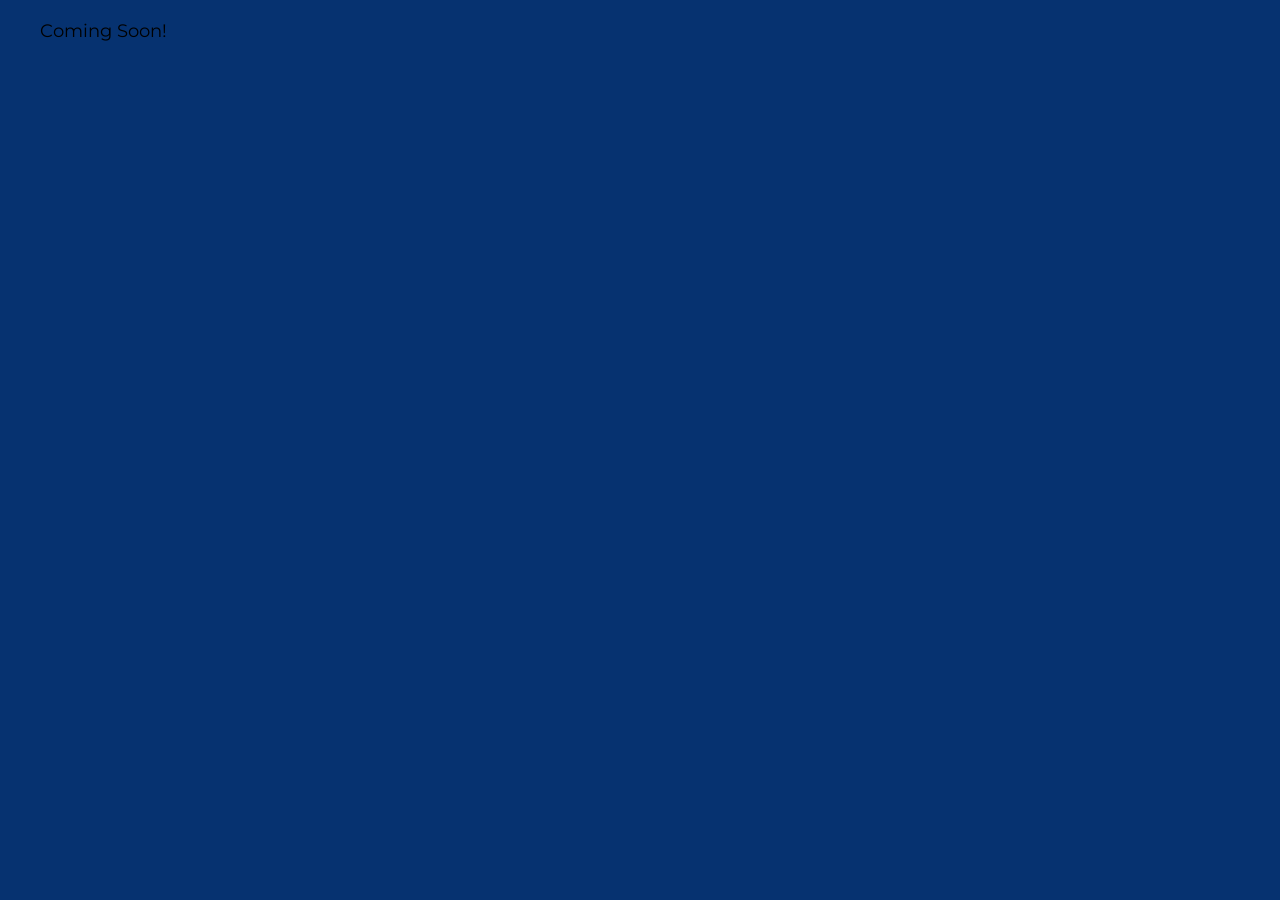
==== index.html @ 6082c2ab "“message”" ====
<!DOCTYPE html>
<html lang="en">
<head>
    <meta charset="UTF-8">
    <meta name="viewport" content="width=device-width, initial-scale=1.0">
    <title>Cannon's Coffee</title>
    <link rel="stylesheet" href="css/styles.css">
</head>
<body>
    <div class="wrapper">
    <header>
</header>

<main>
  <p>Coming Soon!</p>
</main>

<footer>
</footer>
</div>
</body>
</html>
---- css/styles.css ----
@import url('https://fonts.googleapis.com/css2?family=Montserrat:ital,wght@0,100..900;1,100..900&display=swap');
html {
  box-sizing: border-box;
}

*,
*:before,
*:after {
  box-sizing: inherit;
}
:root{
    --black: #000000;
    --catalina: #06327d;
    --bluetiful: #2b70e4;
    --vegan: #209d5c;
    --sunglow: #ffd034;
    --white: #ffffff;
    --lightblue: #cadbf8;
    --font: "Montserrat";
    --weight: 300;
    --height: 1.1667;
}

body {
  color: black;
  background-color: #063270;
  font-size: 1.125rem;
  line-height: 1.5;
  font-family: var(--font);
  margin: 0;
}

.wrapper, .wrapper2 {
max-width: 1200px;
margin: 0 auto;
}

h1{
    font-size: 3rem;
    line-height: var(--height);
    font-weight: var(--weight);
    text-transform: uppercase;
    margin: 0;
}

h2{
    font-size: 2.5rem;
    line-height: var(--height);
    font-weight: var(--weight);
    text-transform: uppercase;

}

h3{
    font-size: 1.75rem;
    line-height: var(--height);
    font-weight: var(--weight);
}
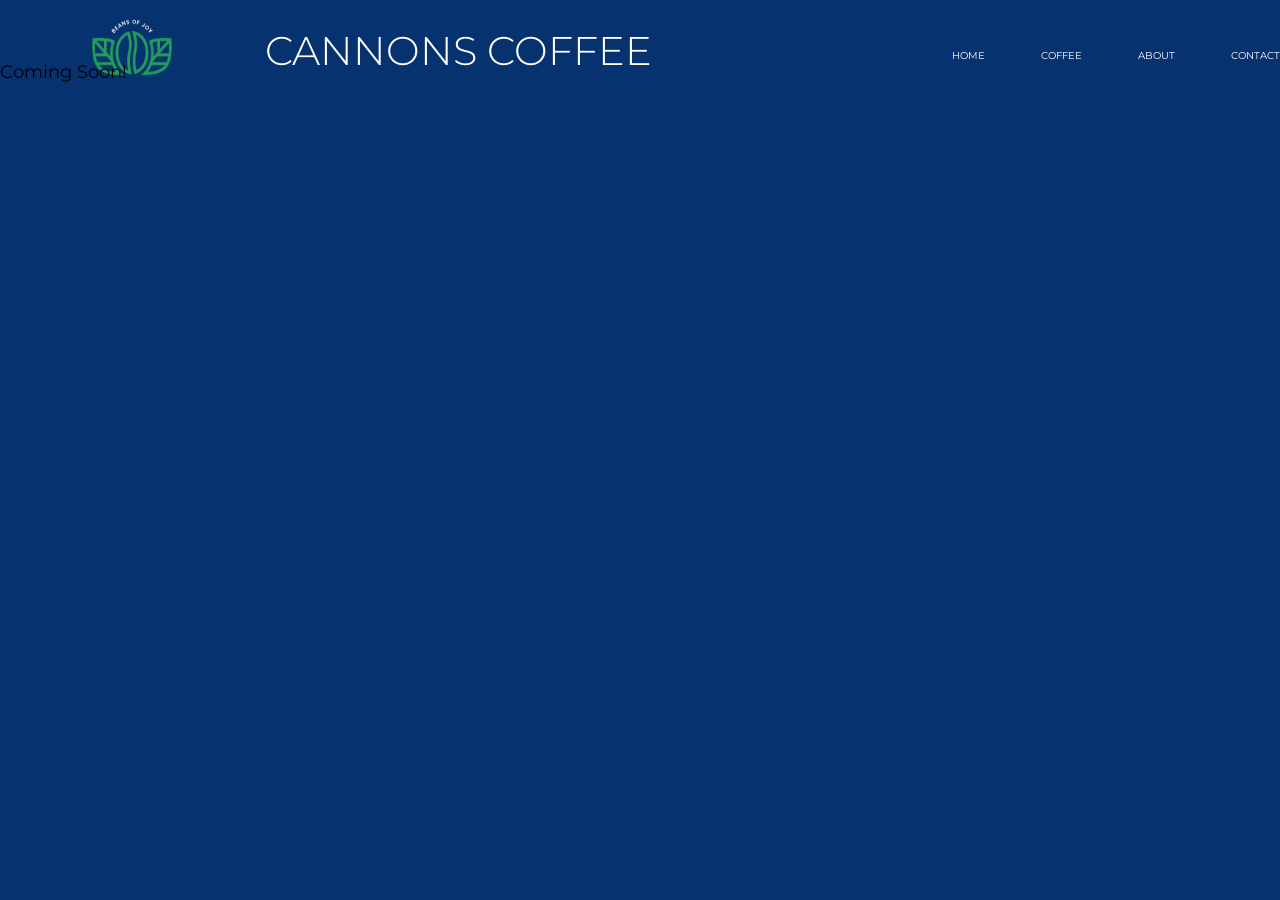
==== commit c86a8814: "“message”" ====
--- a/index.html
+++ b/index.html
@@ -9,6 +9,19 @@
 <body>
     <div class="wrapper">
     <header>
+        <img class="logo" src="images/cc-logo.webp" alt="Cannons Coffee Logo, Beans of Joy">
+			<h1>CANNONS COFFEE</h1>
+			<nav>
+				<ul>
+					<li><a href="index.html">Home</a></li> <!-- (link to index.html) - Hint: the value of your href will be the file path of index.html -->
+					<li><a href="latte.html">Coffee</a></li> <!-- (link to latte.html) - Hint: the value of your href will be the file path of latte.html -->
+					<li><a href="https://joe.coffee/locations/ga/brookhaven/the-coffee-house-brookhaven-4cfa2951-f80b-4b94-889d-603ba0914e39/" target="_blank">About</a></li> <!-- (link to your favorite coffee house’s website, open in new tab) -->
+					<li><a href="mailto:epope1979@gmail.com" target="_blank">Contact</a></li> <!-- (when clicked, opens an email to your professional email address. You may need to look this up!) -->
+					<!-- Logo image: logo-nav.png
+Alt text: Cannons Coffee Logo, Beans of Joy -->
+				</ul>
+			</nav>
+
 </header>
 
 <main>
--- a/css/styles.css
+++ b/css/styles.css
@@ -1,58 +1,161 @@
-@import url('https://fonts.googleapis.com/css2?family=Montserrat:ital,wght@0,100..900;1,100..900&display=swap');
+@import url("https://fonts.googleapis.com/css2?family=Montserrat:ital,wght@0,100..900;1,100..900&display=swap");
 html {
-  box-sizing: border-box;
+	box-sizing: border-box;
 }
 
 *,
 *:before,
 *:after {
-  box-sizing: inherit;
+	box-sizing: inherit;
 }
-:root{
-    --black: #000000;
-    --catalina: #06327d;
-    --bluetiful: #2b70e4;
-    --vegan: #209d5c;
-    --sunglow: #ffd034;
-    --white: #ffffff;
-    --lightblue: #cadbf8;
-    --font: "Montserrat";
-    --weight: 300;
-    --height: 1.1667;
+:root {
+	--black: #000000;
+	--catalina: #06327d;
+	--bluetiful: #2b70e4;
+	--vegan: #209d5c;
+	--sunglow: #ffd034;
+	--white: #ffffff;
+	--lightblue: #cadbf8;
+	--font: "Montserrat";
+	--weight: 300;
+	--height: 1.1667;
+	--radius: 20px;
 }
 
 body {
-  color: black;
-  background-color: #063270;
-  font-size: 1.125rem;
-  line-height: 1.5;
-  font-family: var(--font);
-  margin: 0;
+	color: black;
+	background-color: #063270;
+	font-size: 1.125rem;
+	line-height: 1.5;
+	font-family: var(--font);
+	margin: 0;
 }
 
-.wrapper, .wrapper2 {
-max-width: 1200px;
-margin: 0 auto;
+.wrapper,
+.wrapper2 {
+	/* 	max-width: 1200px; */
+	margin: 0 auto;
 }
 
-h1{
-    font-size: 3rem;
-    line-height: var(--height);
-    font-weight: var(--weight);
-    text-transform: uppercase;
-    margin: 0;
+h1 {
+	color: var(--white);
+	font-size: 3rem;
+	line-height: var(--height);
+	font-weight: var(--weight);
+	text-transform: uppercase;
+	/* 	width: 250px; */
+	margin: 0 auto;
+	text-align: center;
 }
 
-h2{
-    font-size: 2.5rem;
-    line-height: var(--height);
-    font-weight: var(--weight);
-    text-transform: uppercase;
-
+h2 {
+	font-size: 2.5rem;
+	line-height: var(--height);
+	font-weight: var(--weight);
+	text-transform: uppercase;
 }
 
-h3{
-    font-size: 1.75rem;
-    line-height: var(--height);
-    font-weight: var(--weight);
-}+h3 {
+	font-size: 1.75rem;
+	line-height: var(--height);
+	font-weight: var(--weight);
+}
+
+.reserve {
+	color: var(--white);
+	background-color: var(--vegan);
+	border-radius: var(--radius);
+}
+
+.order {
+	color: var(--white);
+	background-color: var(--catalina);
+	border-radius: var(--radius);
+}
+
+header {
+	text-transform: uppercase;
+	display: flex;
+	flex-flow: row wrap;
+	gap: 2rem;
+	margin: 0 auto;
+	/* 	border-bottom: 4px solid var(--sunglow); */
+}
+
+.logo {
+	width: 151px;
+	margin: 0 auto;
+	padding-bottom: -1rem;
+}
+
+nav ul {
+	list-style-type: none;
+	padding: 0;
+	margin: 0;
+	display: flex;
+	flex-flow: row wrap;
+	align-items: center;
+	gap: 1rem;
+	justify-content: center;
+	padding-top: -1rem;
+}
+
+nav a {
+	color: var(--white);
+	text-decoration: none;
+	margin-left: 2.5rem;
+}
+
+@media (min-width: 650px) {
+	/* 	width: calc((100% - 6rem) / 2); */
+	header {
+		margin-top: 2rem;
+	}
+	h1 {
+		/* 		width: 470px; */
+		align-content: center;
+		margin-top: 2rem;
+	}
+	.logo {
+		width: 125px;
+	}
+	nav ul {
+		margin-left: 8.5rem;
+		padding-bottom: 1rem;
+	}
+}
+
+@media (min-width: 1000px) {
+	/* 	width: calc((100% - 3rem) / 4); */
+
+	header {
+		display: flex;
+		flex-flow: nowrap;
+		/* 		justify-content: space-around; */
+		height: 25px;
+		margin-top: 1rem;
+	}
+	h1 {
+		/* 		width: 1500px; */
+		font-size: 2.5rem;
+		margin-left: -2rem;
+		margin-top: 0.75rem;
+	}
+	.logo {
+		width: 80px;
+		height: 60px;
+	}
+	nav ul {
+		display: flex;
+		/* 		justify-content: space-around; */
+		/* gap: -1rem; */
+		flex-flow: nowrap;
+		margin-top: 1.5rem;
+	}
+	nav a {
+		justify-content: center;
+		gap: 0;
+		font-size: 10px;
+		/* 		padding-top: 5rem; */
+	}
+}
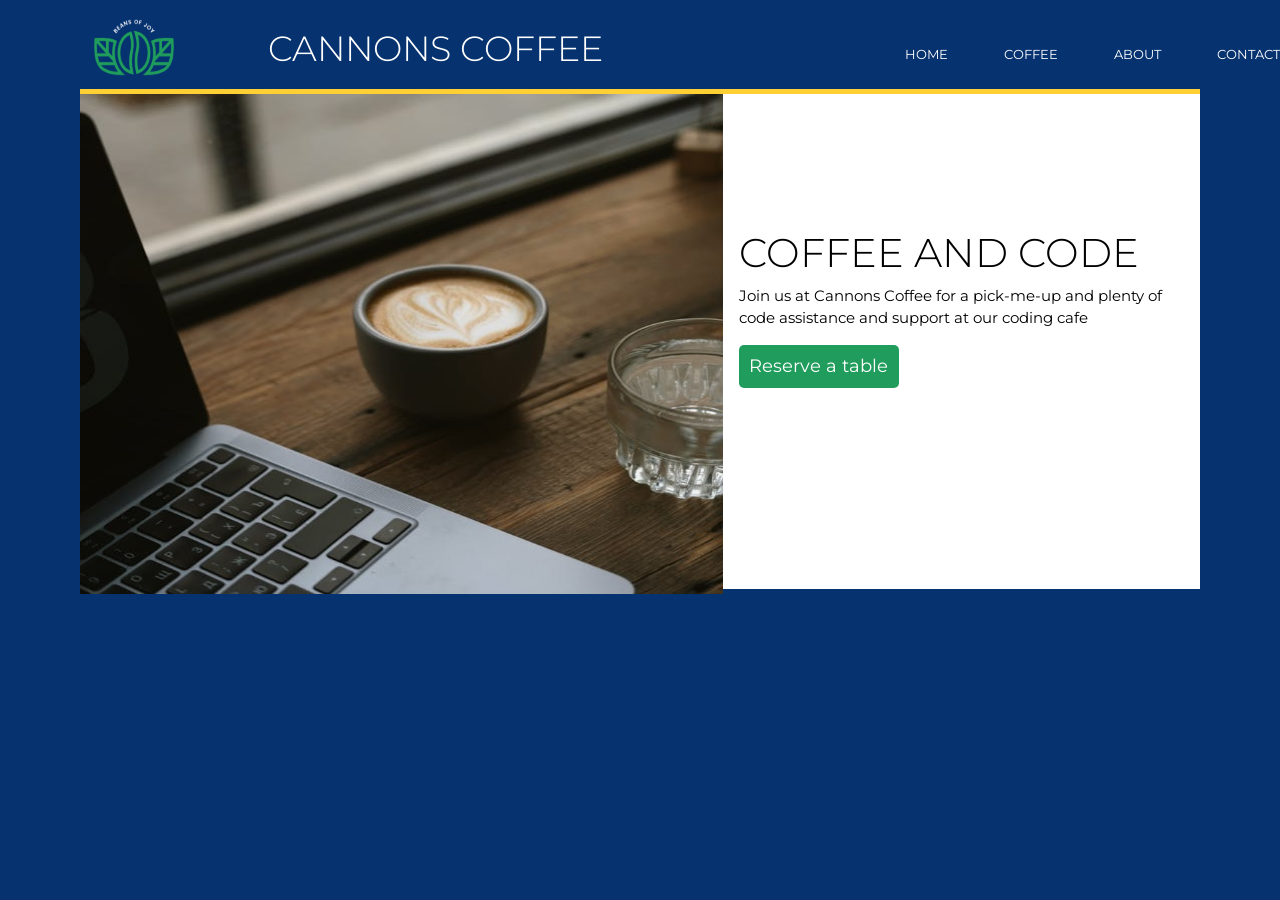
==== commit c394ab58: "“message”" ====
--- a/index.html
+++ b/index.html
@@ -21,12 +21,15 @@
 Alt text: Cannons Coffee Logo, Beans of Joy -->
 				</ul>
 			</nav>
-
 </header>
-
-<main>
-  <p>Coming Soon!</p>
-</main>
+<main class="hero">
+			<img class="photo" src="images/coffee-computer.jpg" alt="Laptop with a cup of coffee and a glass of water" />
+			<div class="hero-card">
+				<h3>Coffee and Code</h3>
+				<p>Join us at Cannons Coffee for a pick-me-up and plenty of code assistance and support at our coding cafe</p>
+				<div class="reserve">Reserve a table</div> <!--(have the link go to any website of your choice)-->
+			</div>
+		</main>
 
 <footer>
 </footer>
--- a/css/styles.css
+++ b/css/styles.css
@@ -19,7 +19,7 @@
 	--font: "Montserrat";
 	--weight: 300;
 	--height: 1.1667;
-	--radius: 20px;
+	--radius: 5px;
 }
 
 body {
@@ -33,7 +33,7 @@
 
 .wrapper,
 .wrapper2 {
-	/* 	max-width: 1200px; */
+	/* 		max-width: 1200px; */
 	margin: 0 auto;
 }
 
@@ -53,18 +53,23 @@
 	line-height: var(--height);
 	font-weight: var(--weight);
 	text-transform: uppercase;
+	/* 	text-align: center; */
 }
 
 h3 {
-	font-size: 1.75rem;
+	font-size: 3.5rem;
 	line-height: var(--height);
 	font-weight: var(--weight);
+	text-transform: uppercase;
 }
 
 .reserve {
 	color: var(--white);
 	background-color: var(--vegan);
 	border-radius: var(--radius);
+	padding: 0.5rem;
+	text-align: center;
+	width: 10rem;
 }
 
 .order {
@@ -79,7 +84,10 @@
 	flex-flow: row wrap;
 	gap: 2rem;
 	margin: 0 auto;
-	/* 	border-bottom: 4px solid var(--sunglow); */
+	text-align: center;
+	justify-content: center;
+	padding-bottom: 1rem;
+	/* 	border-bottom: 5px solid var(--sunglow); */
 }
 
 .logo {
@@ -106,8 +114,24 @@
 	margin-left: 2.5rem;
 }
 
+.hero {
+	background-color: var(--white);
+	padding: 3rem;
+	display: block;
+	border-top: 5px solid var(--sunglow);
+}
+.photo {
+	width: 100%;
+	height: 350px;
+}
+p {
+	font-size: 15px;
+	text-align: left;
+	margin-top: -2rem;
+}
+
 @media (min-width: 650px) {
-	/* 	width: calc((100% - 6rem) / 2); */
+	/* 		width: calc((100% - 1rem) / 2); */
 	header {
 		margin-top: 2rem;
 	}
@@ -122,6 +146,16 @@
 	nav ul {
 		margin-left: 8.5rem;
 		padding-bottom: 1rem;
+	}
+	.hero {
+		display: flex;
+		padding: 0;
+	}
+	.hero-card {
+		padding: 1rem;
+	}
+	h3 {
+		font-size: 40px;
 	}
 }
 
@@ -137,7 +171,7 @@
 	}
 	h1 {
 		/* 		width: 1500px; */
-		font-size: 2.5rem;
+		font-size: 2.2rem;
 		margin-left: -2rem;
 		margin-top: 0.75rem;
 	}
@@ -154,8 +188,18 @@
 	}
 	nav a {
 		justify-content: center;
-		gap: 0;
-		font-size: 10px;
+		/* 		gap: -2rem; */
+		font-size: 13px;
 		/* 		padding-top: 5rem; */
 	}
-}
+	.hero {
+		margin: 3rem 5rem;
+		height: 500px;
+	}
+	.photo {
+		height: 500px;
+	}
+	.hero-card {
+		margin-top: 5rem;
+	}
+}
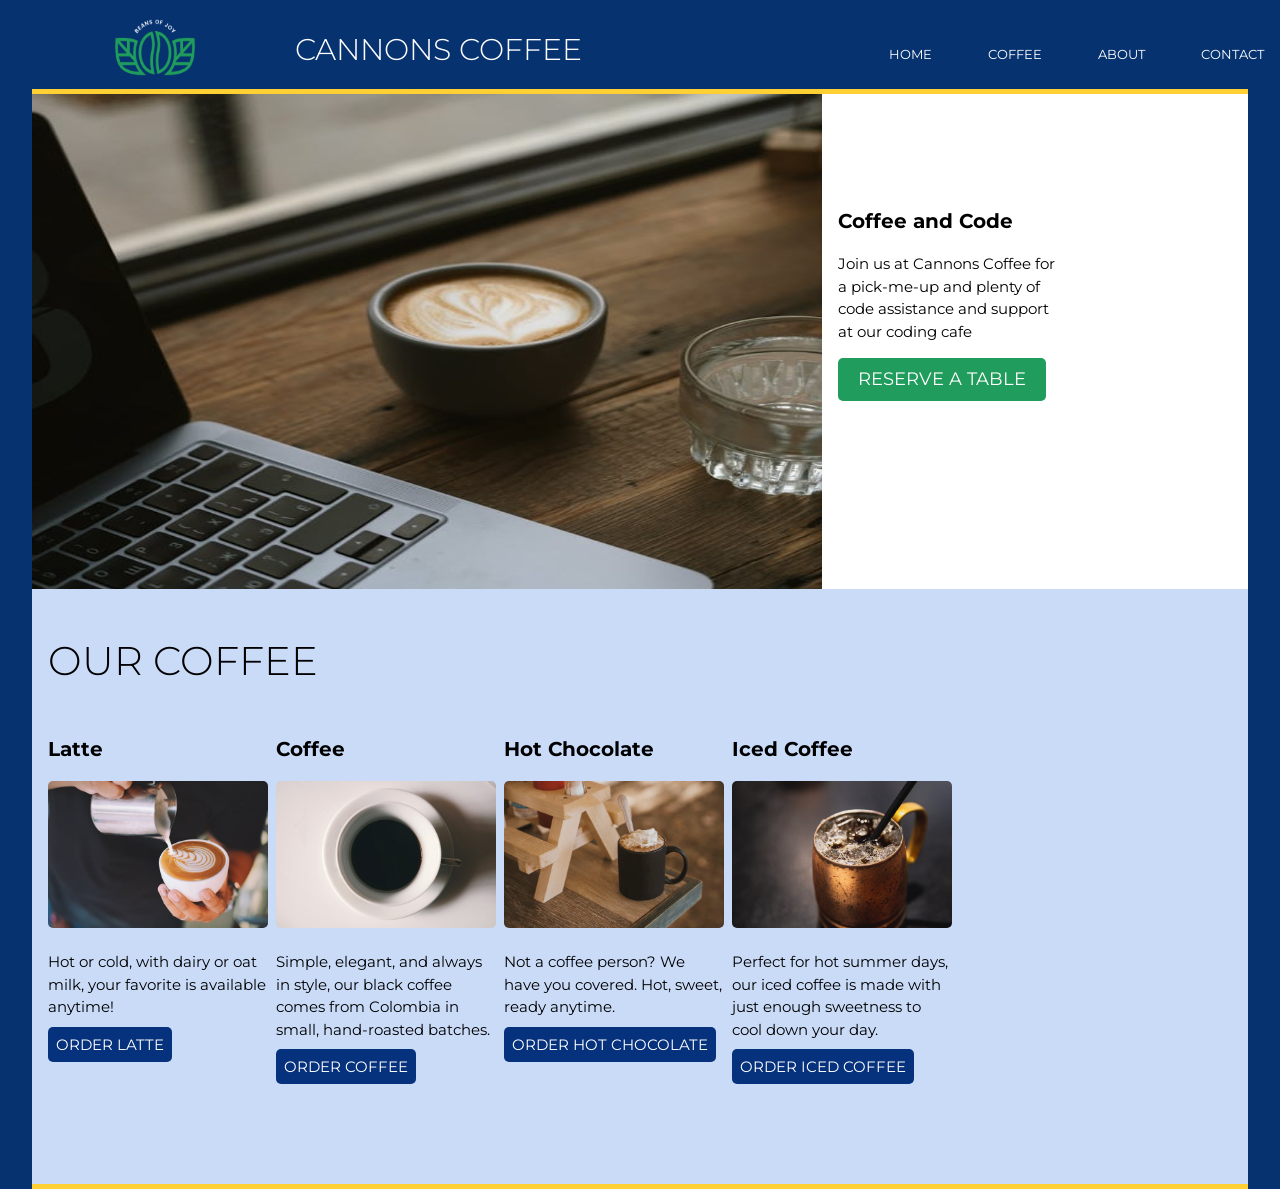
==== commit 2a0b1c88: "“message”" ====
--- a/index.html
+++ b/index.html
@@ -22,12 +22,52 @@
 				</ul>
 			</nav>
 </header>
-<main class="hero">
+<main>
+    <div class="hero">
 			<img class="photo" src="images/coffee-computer.jpg" alt="Laptop with a cup of coffee and a glass of water" />
 			<div class="hero-card">
 				<h3>Coffee and Code</h3>
 				<p>Join us at Cannons Coffee for a pick-me-up and plenty of code assistance and support at our coding cafe</p>
 				<div class="reserve">Reserve a table</div> <!--(have the link go to any website of your choice)-->
+			</div>
+</div>
+			<div class="main">
+				<h2>Our Coffee</h2>
+				<div class="coffee-cards">
+					<div class="card">
+						<h3>Latte</h3>
+						<img class="latte" src="images/latte.jpg" alt="Latte in a cup">
+						<p>Hot or cold, with dairy or oat milk, your favorite is available anytime!</p>
+						<p><a href="https://en.wikipedia.org/wiki/Latte" target="_blank" class="order">Order Latte</a></p>
+						<!--(have the link go to any website of your choice) -->
+						<!-- Image: latte.jpg  Alt text: Latte in a cup -->
+					</div>
+					<div class="card">
+						<h3>Coffee</h3>
+						<img class="coffee" src="images/coffee.jpg" alt="Coffee in a cup">
+						<p>Simple, elegant, and always in style, our black coffee comes from Colombia in small, hand-roasted batches.</p>
+						<p><a href="https://en.wikipedia.org/wiki/Coffee" target="_blank" class="order">Order Coffee</a></p>
+						<!-- 				(have the link go to any website of your choice) -->
+						<!-- Image: coffee.jpg  Alt text: Coffee in a cup -->
+					</div>
+					<div class="card">
+						<h3>Hot Chocolate</h3>
+						<img class="hot-choc" src="images/hotchoc.jpg" alt="Hot Chocolate in a cup with whipped cream">
+						<p>Not a coffee person? We have you covered. Hot, sweet, ready anytime.</p>
+						<p><a href="https://en.wikipedia.org/wiki/Hot_chocolate" target="_blank" class="order">Order Hot Chocolate</a></p>
+						<!-- 					(have the link go to any website of your choice) -->
+						<!-- Image: hotchoc.jpg  Alt text: Hot Chocolate in a cup with whipped cream -->
+					</div>
+					<div class="card">
+						<h3>Iced Coffee </h3>
+						<img class="iced-coffee" src="images/iced.jpg" alt="Iced coffee in a mug with a straw">
+						<p>Perfect for hot summer days, our iced coffee is made with just enough sweetness to cool down your day.</p>
+						<p><a href="https://en.wikipedia.org/wiki/Iced_coffee" target="_blank" class="order">Order Iced Coffee</a></p>
+						<!-- 		(have the link go to any website of your choice)
+				Image: iced.jpg
+				Alt text: Iced coffee in a mug with a straw -->
+					</div>
+				</div>
 			</div>
 		</main>
 
--- a/css/styles.css
+++ b/css/styles.css
@@ -49,7 +49,7 @@
 }
 
 h2 {
-	font-size: 2.5rem;
+	font-size: 3rem;
 	line-height: var(--height);
 	font-weight: var(--weight);
 	text-transform: uppercase;
@@ -57,10 +57,10 @@
 }
 
 h3 {
-	font-size: 3.5rem;
+	font-size: 20px;
 	line-height: var(--height);
 	font-weight: var(--weight);
-	text-transform: uppercase;
+	font-weight: bold;
 }
 
 .reserve {
@@ -69,13 +69,20 @@
 	border-radius: var(--radius);
 	padding: 0.5rem;
 	text-align: center;
+	width: 13rem;
+	text-transform: uppercase;
+	text-decoration: none;
+}
+
+.order {
+	color: var(--white);
+	background-color: var(--catalina);
+	border-radius: var(--radius);
+	padding: 0.5rem;
+	text-align: center;
 	width: 10rem;
-}
-
-.order {
-	color: var(--white);
-	background-color: var(--catalina);
-	border-radius: var(--radius);
+	text-transform: uppercase;
+	text-decoration: none;
 }
 
 header {
@@ -87,7 +94,6 @@
 	text-align: center;
 	justify-content: center;
 	padding-bottom: 1rem;
-	/* 	border-bottom: 5px solid var(--sunglow); */
 }
 
 .logo {
@@ -116,22 +122,62 @@
 
 .hero {
 	background-color: var(--white);
-	padding: 3rem;
 	display: block;
 	border-top: 5px solid var(--sunglow);
-}
+	padding: 3rem;
+}
+
 .photo {
 	width: 100%;
 	height: 350px;
 }
+
 p {
 	font-size: 15px;
 	text-align: left;
-	margin-top: -2rem;
+	width: 220px;
+	/* 	margin-top: -2rem; */
+}
+
+.main {
+	background-color: var(--lightblue);
+	padding: 1rem;
+	border-bottom: 5px solid var(--sunglow);
+}
+
+.coffee-cards {
+	display: flex;
+	flex-wrap: wrap;
+	width: 100%;
+}
+
+.latte {
+	width: 250px;
+	/* 	height: 200px; */
+	border-radius: var(--radius);
+}
+
+.coffee {
+	width: 250px;
+	/* 	height: 200px; */
+	border-radius: var(--radius);
+}
+.hot-choc {
+	width: 250px;
+	/* 	height: 200px; */
+	border-radius: var(--radius);
+}
+.iced-coffee {
+	width: 250px;
+	/* 	height: 200px; */
+	border-radius: var(--radius);
 }
 
 @media (min-width: 650px) {
-	/* 		width: calc((100% - 1rem) / 2); */
+	.coffee-cards {
+		width: 100%;
+		gap: 1rem;
+	}
 	header {
 		margin-top: 2rem;
 	}
@@ -154,26 +200,29 @@
 	.hero-card {
 		padding: 1rem;
 	}
-	h3 {
+	h2 {
 		font-size: 40px;
 	}
 }
 
 @media (min-width: 1000px) {
-	/* 	width: calc((100% - 3rem) / 4); */
+	.coffee-cards {
+		width: 200%;
+		gap: 0.5rem;
+	}
 
 	header {
 		display: flex;
 		flex-flow: nowrap;
 		/* 		justify-content: space-around; */
 		height: 25px;
-		margin-top: 1rem;
+		margin: 1rem;
 	}
 	h1 {
 		/* 		width: 1500px; */
-		font-size: 2.2rem;
+		font-size: 1.9rem;
 		margin-left: -2rem;
-		margin-top: 0.75rem;
+		margin-top: 1rem;
 	}
 	.logo {
 		width: 80px;
@@ -193,13 +242,31 @@
 		/* 		padding-top: 5rem; */
 	}
 	.hero {
-		margin: 3rem 5rem;
+		margin: 3rem 2rem 0 2rem;
 		height: 500px;
 	}
 	.photo {
-		height: 500px;
+		height: 495px;
+		width: 65%;
 	}
 	.hero-card {
 		margin-top: 5rem;
 	}
-}
+	.latte {
+		width: 220px;
+	}
+	.coffee {
+		width: 220px;
+	}
+	.hot-choc {
+		width: 220px;
+	}
+	.iced-coffee {
+		width: 220px;
+	}
+	.main {
+		margin: 0 2rem;
+		height: 600px;
+	}
+}
+
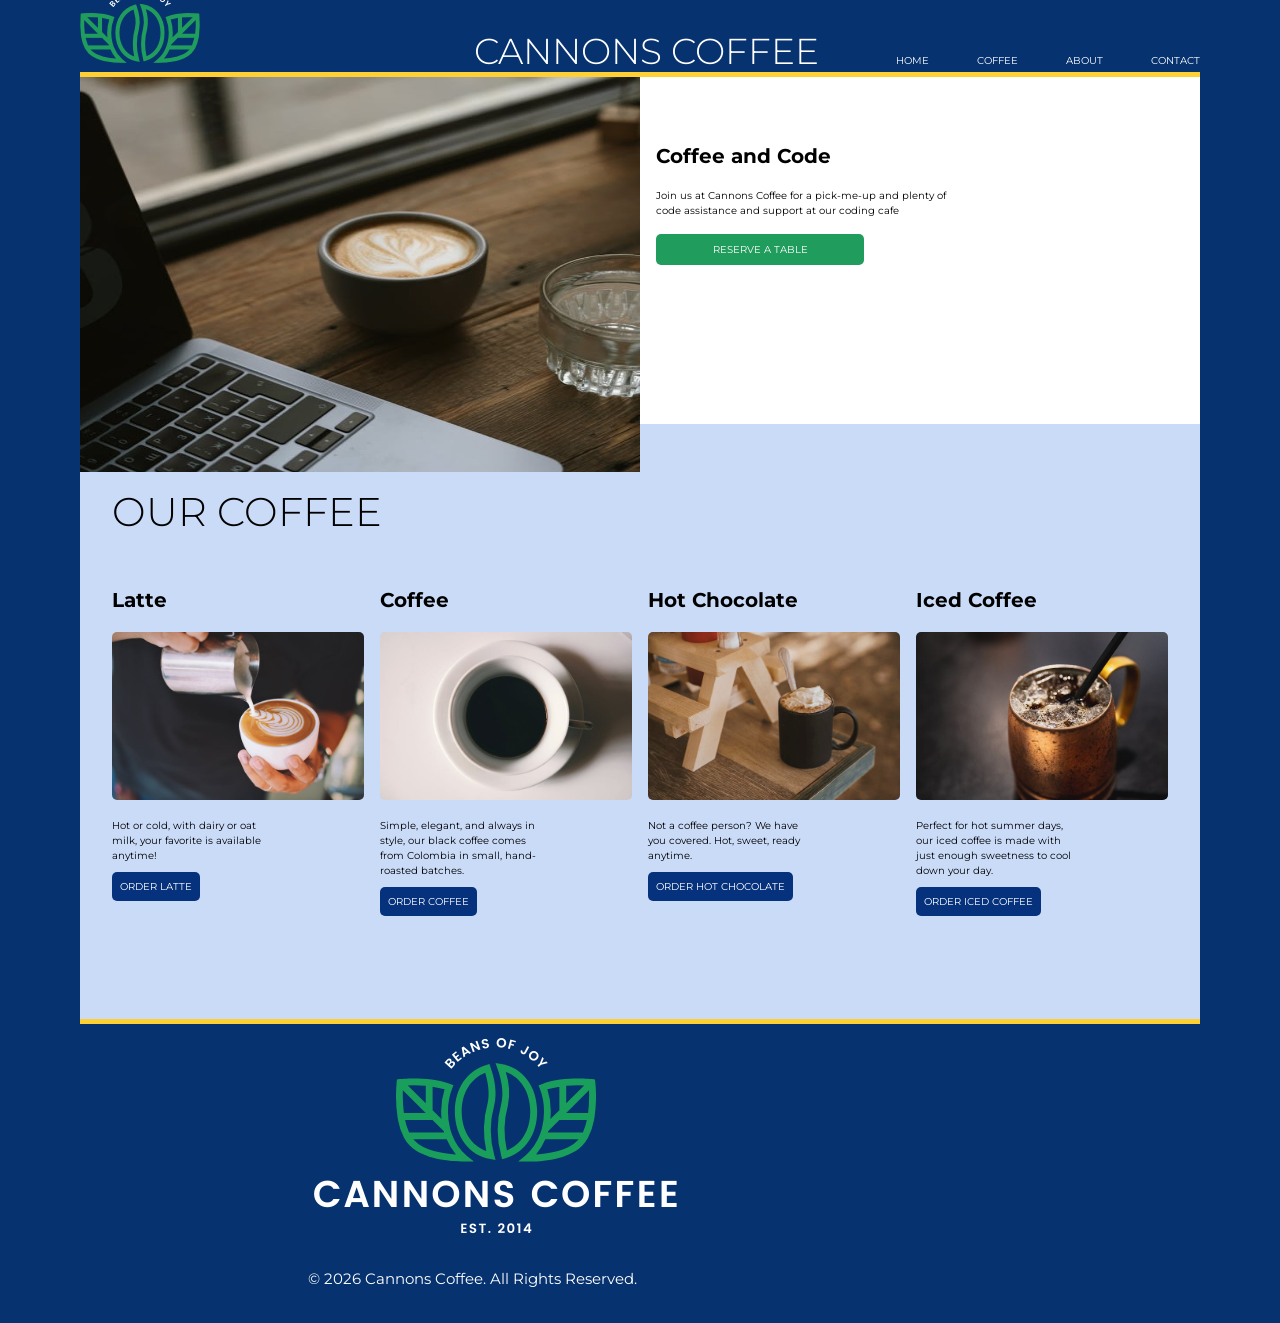
==== commit fe91cde0: "“message”" ====
--- a/index.html
+++ b/index.html
@@ -72,6 +72,9 @@
 		</main>
 
 <footer>
+    <img class="logo2" src="images/logo-footer.png" alt="Cannons Coffee, Beans of Joy! Est. 2014" />
+			<p class="footer">&copy 2026 Cannons Coffee. All Rights Reserved.</p>
+			<!-- Image: logo-footer.png   Alt text: Cannons Coffee, Beans of Joy! Est. 2014 -->
 </footer>
 </div>
 </body>
--- a/css/styles.css
+++ b/css/styles.css
@@ -28,78 +28,28 @@
 	font-size: 1.125rem;
 	line-height: 1.5;
 	font-family: var(--font);
-	margin: 0;
+	margin: 0 auto;
 }
 
 .wrapper,
 .wrapper2 {
-	/* 		max-width: 1200px; */
-	margin: 0 auto;
-}
-
-h1 {
-	color: var(--white);
-	font-size: 3rem;
-	line-height: var(--height);
-	font-weight: var(--weight);
-	text-transform: uppercase;
-	/* 	width: 250px; */
-	margin: 0 auto;
-	text-align: center;
-}
-
-h2 {
-	font-size: 3rem;
-	line-height: var(--height);
-	font-weight: var(--weight);
-	text-transform: uppercase;
-	/* 	text-align: center; */
-}
-
-h3 {
-	font-size: 20px;
-	line-height: var(--height);
-	font-weight: var(--weight);
-	font-weight: bold;
-}
-
-.reserve {
-	color: var(--white);
-	background-color: var(--vegan);
-	border-radius: var(--radius);
-	padding: 0.5rem;
-	text-align: center;
-	width: 13rem;
-	text-transform: uppercase;
-	text-decoration: none;
-}
-
-.order {
-	color: var(--white);
-	background-color: var(--catalina);
-	border-radius: var(--radius);
-	padding: 0.5rem;
-	text-align: center;
-	width: 10rem;
-	text-transform: uppercase;
-	text-decoration: none;
+	margin: 0 auto;
 }
 
 header {
 	text-transform: uppercase;
 	display: flex;
 	flex-flow: row wrap;
-	gap: 2rem;
+	gap: 0.5rem;
 	margin: 0 auto;
 	text-align: center;
 	justify-content: center;
 	padding-bottom: 1rem;
 }
 
-.logo {
+.logo1 {
 	width: 151px;
 	margin: 0 auto;
-	padding-bottom: -1rem;
 }
 
 nav ul {
@@ -109,15 +59,59 @@
 	display: flex;
 	flex-flow: row wrap;
 	align-items: center;
-	gap: 1rem;
-	justify-content: center;
-	padding-top: -1rem;
+	gap: 0.5rem;
+	justify-content: center;
 }
 
 nav a {
 	color: var(--white);
 	text-decoration: none;
 	margin-left: 2.5rem;
+}
+
+h1 {
+	color: var(--white);
+	font-size: 3rem;
+	line-height: var(--height);
+	font-weight: var(--weight);
+	text-transform: uppercase;
+	margin: 0 auto;
+	text-align: center;
+}
+
+h2 {
+	font-size: 3.6rem;
+	line-height: var(--height);
+	font-weight: var(--weight);
+	text-transform: uppercase;
+}
+
+h3 {
+	font-size: 20px;
+	line-height: var(--height);
+	font-weight: bold;
+}
+
+.reserve {
+	color: var(--white);
+	background-color: var(--vegan);
+	border-radius: var(--radius);
+	padding: 0.5rem;
+	text-align: center;
+	width: 13rem;
+	text-transform: uppercase;
+	text-decoration: none;
+}
+
+.order {
+	color: var(--white);
+	background-color: var(--catalina);
+	border-radius: var(--radius);
+	padding: 0.5rem;
+	text-align: center;
+	width: 10rem;
+	text-transform: uppercase;
+	text-decoration: none;
 }
 
 .hero {
@@ -131,71 +125,91 @@
 	width: 100%;
 	height: 350px;
 }
+.photo1 {
+	width: 100%;
+	height: 350px;
+}
 
 p {
-	font-size: 15px;
+	font-size: 20px;
 	text-align: left;
-	width: 220px;
-	/* 	margin-top: -2rem; */
+	width: 285px;
 }
 
 .main {
 	background-color: var(--lightblue);
-	padding: 1rem;
 	border-bottom: 5px solid var(--sunglow);
-}
-
+	margin-top: -3rem;
+}
+
+/* ---------- Coffee cards ---------- */
 .coffee-cards {
 	display: flex;
 	flex-wrap: wrap;
+	justify-content: center;
+	gap: 1.5rem;
+}
+
+.card {
+	width: 375px;
+}
+
+.card img {
 	width: 100%;
-}
-
-.latte {
-	width: 250px;
-	/* 	height: 200px; */
 	border-radius: var(--radius);
 }
 
-.coffee {
-	width: 250px;
-	/* 	height: 200px; */
-	border-radius: var(--radius);
-}
-.hot-choc {
-	width: 250px;
-	/* 	height: 200px; */
-	border-radius: var(--radius);
-}
-.iced-coffee {
-	width: 250px;
-	/* 	height: 200px; */
-	border-radius: var(--radius);
-}
-
+.card p {
+	width: auto; /* stops the global p width from resizing cards */
+}
+
+footer {
+	display: flex;
+	flex-flow: wrap;
+	justify-content: center;
+}
+
+.footer {
+	color: var(--white);
+	font-size: 15px;
+	text-align: center;
+}
+
+/* ---------- Tablet ---------- */
 @media (min-width: 650px) {
 	.coffee-cards {
 		width: 100%;
-		gap: 1rem;
+		gap: 1.5rem;
+	}
+	.card {
+		width: calc((100% - 2rem) / 2);
 	}
 	header {
 		margin-top: 2rem;
+		display: flex;
+		flex-flow: wrap;
 	}
 	h1 {
-		/* 		width: 470px; */
-		align-content: center;
 		margin-top: 2rem;
-	}
-	.logo {
+		margin-right: 1.8rem;
+	}
+	.logo1 {
 		width: 125px;
 	}
 	nav ul {
-		margin-left: 8.5rem;
 		padding-bottom: 1rem;
 	}
 	.hero {
 		display: flex;
 		padding: 0;
+		margin-top: -2rem;
+	}
+	.photo {
+		height: 375px;
+		/* 		width: 50%; */
+	}
+	.photo1 {
+		width: 50%;
 	}
 	.hero-card {
 		padding: 1rem;
@@ -203,70 +217,82 @@
 	h2 {
 		font-size: 40px;
 	}
-}
-
+	p {
+		font-size: 17px;
+	}
+	.main {
+		padding: 2rem;
+	}
+	.footer {
+		width: 400px;
+	}
+}
+
+/* ---------- Desktop ---------- */
 @media (min-width: 1000px) {
+	.wrapper,
+	.wrapper2 {
+		margin: -3rem 5rem;
+	}
+	header {
+		flex-wrap: nowrap;
+		align-items: baseline;
+		justify-content: space-around;
+	}
+	h1 {
+		font-size: 36px;
+	}
+	.logo1 {
+		width: 60px;
+	}
+	nav a {
+		font-size: 10px;
+	}
+	.hero {
+		height: 400px;
+	}
+	.photo {
+		height: 395px;
+		width: 50%;
+	}
+	.photo1 {
+		height: 395px;
+		width: 50%;
+	}
+	.hero-card {
+		margin-top: 2rem;
+	}
+	p,
+	.hero-card {
+		width: 300px;
+		margin-bottom: 1rem;
+		font-size: 10px;
+	}
+	.main {
+		width: 100%;
+		height: 600px; /* remove if you don’t need a fixed height */
+	}
 	.coffee-cards {
-		width: 200%;
-		gap: 0.5rem;
-	}
-
-	header {
-		display: flex;
-		flex-flow: nowrap;
-		/* 		justify-content: space-around; */
-		height: 25px;
-		margin: 1rem;
-	}
-	h1 {
-		/* 		width: 1500px; */
-		font-size: 1.9rem;
-		margin-left: -2rem;
-		margin-top: 1rem;
-	}
-	.logo {
-		width: 80px;
-		height: 60px;
-	}
-	nav ul {
-		display: flex;
-		/* 		justify-content: space-around; */
-		/* gap: -1rem; */
-		flex-flow: nowrap;
-		margin-top: 1.5rem;
-	}
-	nav a {
-		justify-content: center;
-		/* 		gap: -2rem; */
-		font-size: 13px;
-		/* 		padding-top: 5rem; */
-	}
-	.hero {
-		margin: 3rem 2rem 0 2rem;
-		height: 500px;
-	}
-	.photo {
-		height: 495px;
-		width: 65%;
-	}
-	.hero-card {
-		margin-top: 5rem;
-	}
-	.latte {
-		width: 220px;
-	}
-	.coffee {
-		width: 220px;
-	}
-	.hot-choc {
-		width: 220px;
-	}
-	.iced-coffee {
-		width: 220px;
-	}
-	.main {
-		margin: 0 2rem;
-		height: 600px;
-	}
-}
-
+		width: 100%;
+		max-width: 1200px;
+		margin: 0 auto;
+		gap: 1rem;
+		flex-wrap: nowrap;
+		justify-content: space-between;
+	}
+	.card {
+		width: calc((100% - 3rem) / 4); /* 4 cards, 3 gaps of 1rem */
+	}
+	.card p {
+		width: 160px;
+	}
+	footer {
+		display: inline-block;
+	}
+	.logo2 {
+		margin-left: 14rem;
+	}
+	.footer {
+		margin-left: 12rem;
+	}
+}
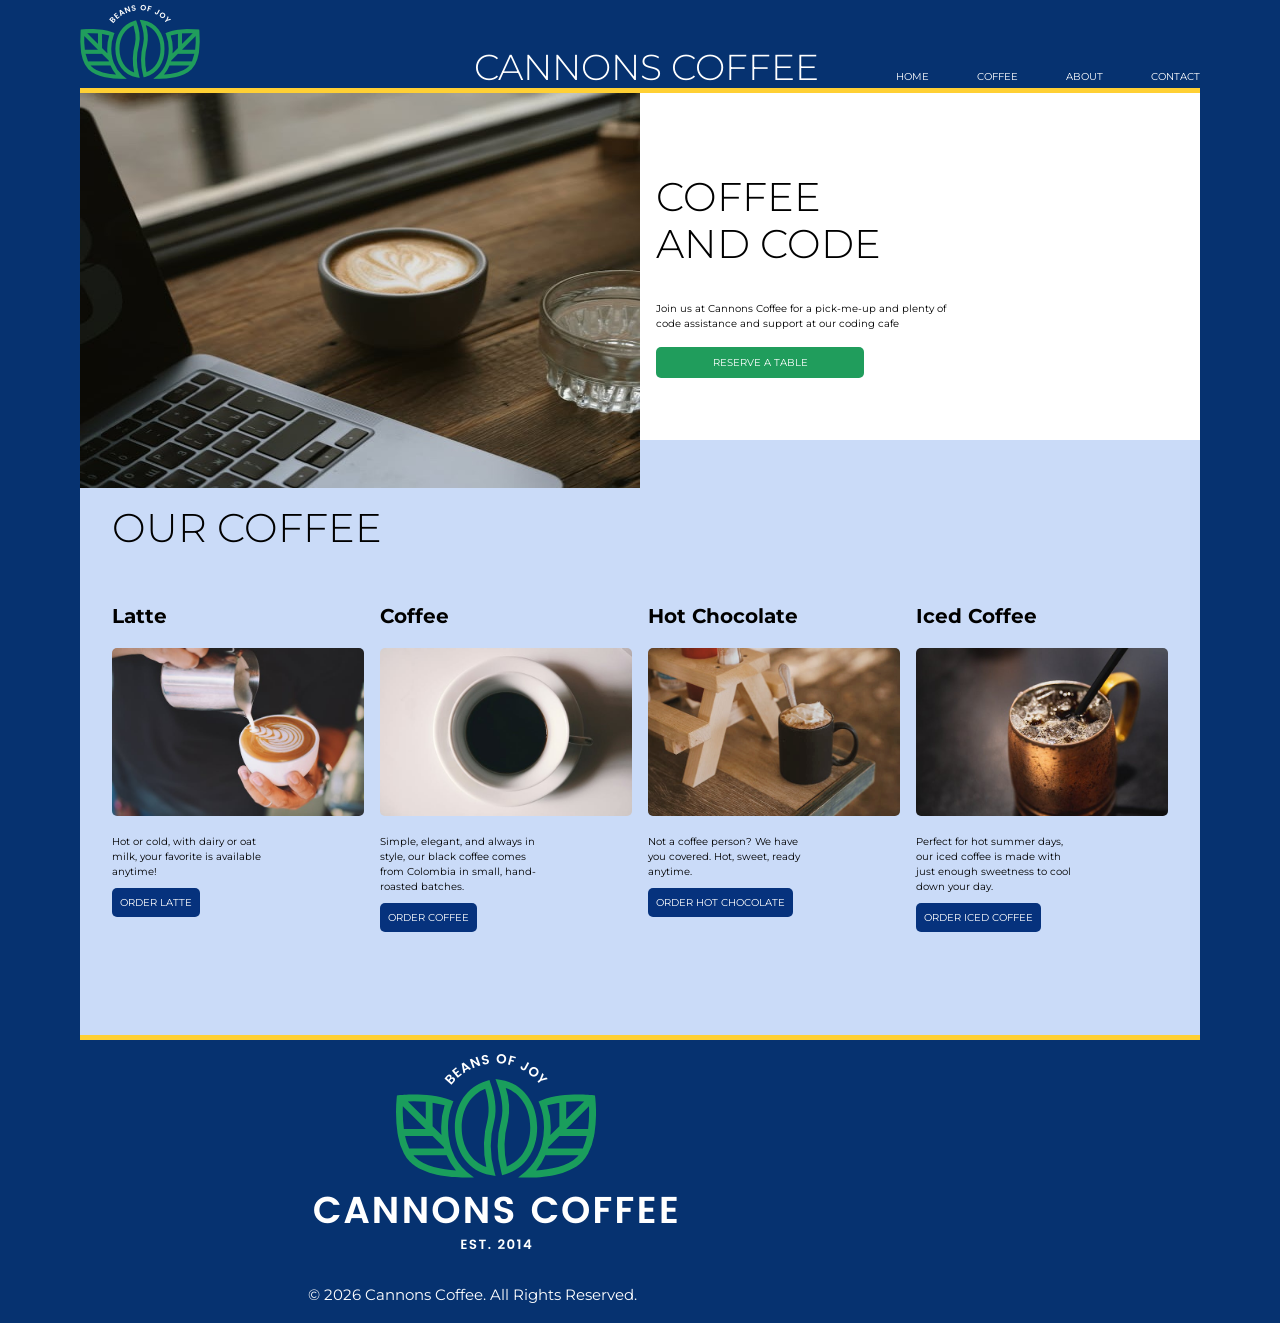
==== commit 3f9b5d69: "“message”" ====
--- a/index.html
+++ b/index.html
@@ -26,7 +26,7 @@
     <div class="hero">
 			<img class="photo" src="images/coffee-computer.jpg" alt="Laptop with a cup of coffee and a glass of water" />
 			<div class="hero-card">
-				<h3>Coffee and Code</h3>
+				<h2>Coffee and Code</h2>
 				<p>Join us at Cannons Coffee for a pick-me-up and plenty of code assistance and support at our coding cafe</p>
 				<div class="reserve">Reserve a table</div> <!--(have the link go to any website of your choice)-->
 			</div>
--- a/css/styles.css
+++ b/css/styles.css
@@ -205,14 +205,15 @@
 		margin-top: -2rem;
 	}
 	.photo {
-		height: 375px;
-		/* 		width: 50%; */
+		width: 100%;
+		height: 350px;
 	}
 	.photo1 {
 		width: 50%;
 	}
 	.hero-card {
 		padding: 1rem;
+        height: 350px;
 	}
 	h2 {
 		font-size: 40px;
@@ -232,12 +233,13 @@
 @media (min-width: 1000px) {
 	.wrapper,
 	.wrapper2 {
-		margin: -3rem 5rem;
+		margin: -2rem 5rem;
 	}
 	header {
 		flex-wrap: nowrap;
 		align-items: baseline;
 		justify-content: space-around;
+        margin-top: 2rem;
 	}
 	h1 {
 		font-size: 36px;
@@ -261,6 +263,7 @@
 	}
 	.hero-card {
 		margin-top: 2rem;
+        height: 395px;
 	}
 	p,
 	.hero-card {
@@ -295,4 +298,4 @@
 	.footer {
 		margin-left: 12rem;
 	}
-}
+}
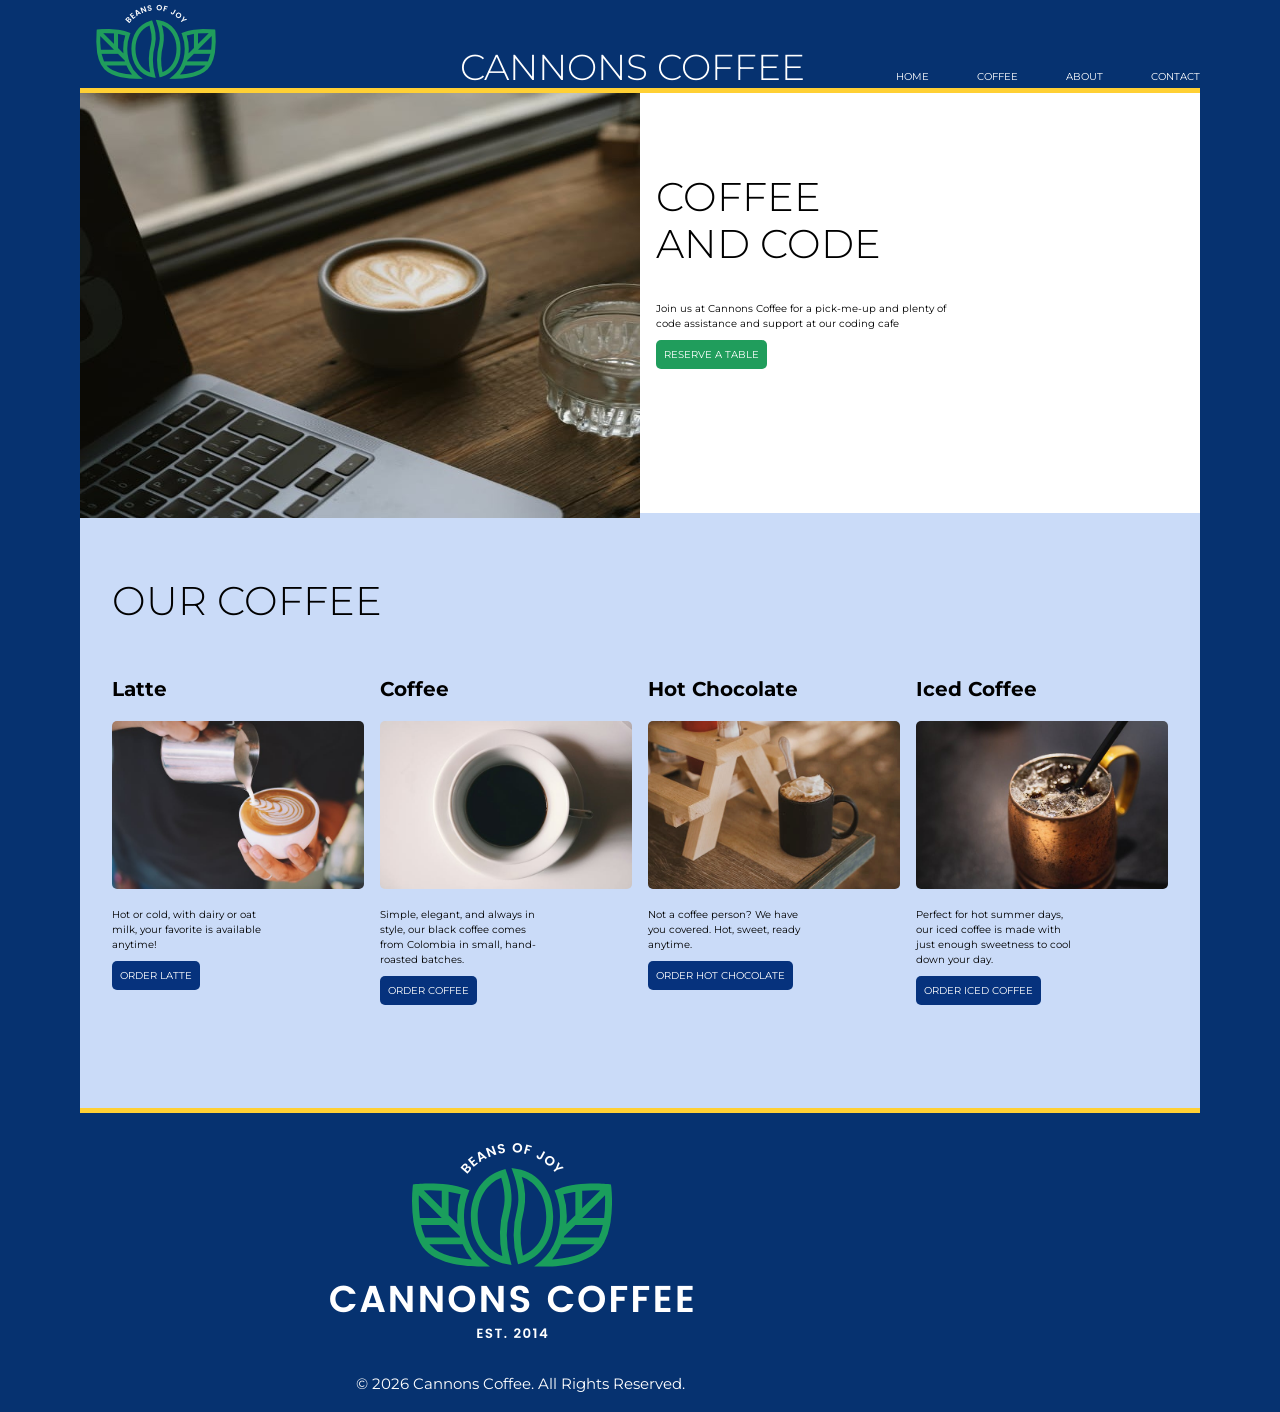
==== commit 9e2cfcd9: "“message”" ====
--- a/index.html
+++ b/index.html
@@ -28,7 +28,7 @@
 			<div class="hero-card">
 				<h2>Coffee and Code</h2>
 				<p>Join us at Cannons Coffee for a pick-me-up and plenty of code assistance and support at our coding cafe</p>
-				<div class="reserve">Reserve a table</div> <!--(have the link go to any website of your choice)-->
+				<p><a href="https://www.opentable.com" target="_blank" class="reserve">Reserve a table</a></p> <!--(have the link go to any website of your choice)-->
 			</div>
 </div>
 			<div class="main">
--- a/css/styles.css
+++ b/css/styles.css
@@ -92,6 +92,13 @@
 	font-weight: bold;
 }
 
+h4{
+    font-size: 3.6rem;
+	line-height: var(--height);
+	font-weight: var(--weight);
+	text-transform: uppercase;
+}
+
 .reserve {
 	color: var(--white);
 	background-color: var(--vegan);
@@ -114,20 +121,23 @@
 	text-decoration: none;
 }
 
-.hero {
+.hero, .hero2 {
 	background-color: var(--white);
 	display: block;
 	border-top: 5px solid var(--sunglow);
 	padding: 3rem;
 }
+.hero2{
+    border-bottom: 5px solid var(--sunglow);
+}
 
 .photo {
 	width: 100%;
-	height: 350px;
+	/* height: 350px; */
 }
 .photo1 {
 	width: 100%;
-	height: 350px;
+	/* height: 350px; */
 }
 
 p {
@@ -188,33 +198,47 @@
 		margin-top: 2rem;
 		display: flex;
 		flex-flow: wrap;
+        padding: 0 0 0 1rem;
 	}
 	h1 {
 		margin-top: 2rem;
 		margin-right: 1.8rem;
 	}
+    h4{
+        font-size: 40px;
+    }
 	.logo1 {
 		width: 125px;
 	}
+    nav a{
+        font-size: 16px;
+    }
 	nav ul {
 		padding-bottom: 1rem;
 	}
-	.hero {
+	.hero, .hero2 {
 		display: flex;
 		padding: 0;
-		margin-top: -2rem;
+		margin-top: -1rem;
 	}
 	.photo {
-		width: 100%;
-		height: 350px;
+		width: 50%;
+		height: 374px;
 	}
 	.photo1 {
 		width: 50%;
+        padding: 2rem 0;
+    
 	}
 	.hero-card {
 		padding: 1rem;
+        height: 420px;
+	}
+    .hero-card2{
         height: 350px;
-	}
+        padding: 2rem;
+        margin-top: -3.1em;
+    }
 	h2 {
 		font-size: 40px;
 	}
@@ -243,27 +267,31 @@
 	}
 	h1 {
 		font-size: 36px;
-	}
-	.logo1 {
-		width: 60px;
-	}
+        margin-right: 2.7rem;
+	}
+
+    h4{
+        font-size: 22px;
+    }
+	
 	nav a {
 		font-size: 10px;
 	}
-	.hero {
-		height: 400px;
-	}
 	.photo {
-		height: 395px;
+		height: 425px;
 		width: 50%;
 	}
 	.photo1 {
-		height: 395px;
 		width: 50%;
-	}
+        padding: 0;
+	}
+    .hero-card2{
+padding: -5rem;
+margin-top: 2rem;
+height: 250px;
+    }
 	.hero-card {
 		margin-top: 2rem;
-        height: 395px;
 	}
 	p,
 	.hero-card {
@@ -291,11 +319,13 @@
 	}
 	footer {
 		display: inline-block;
+        margin-top: 1rem;
 	}
 	.logo2 {
-		margin-left: 14rem;
+		margin-left: 15rem;
 	}
 	.footer {
-		margin-left: 12rem;
-	}
+		margin-left: 15rem;
+	}
+
 }
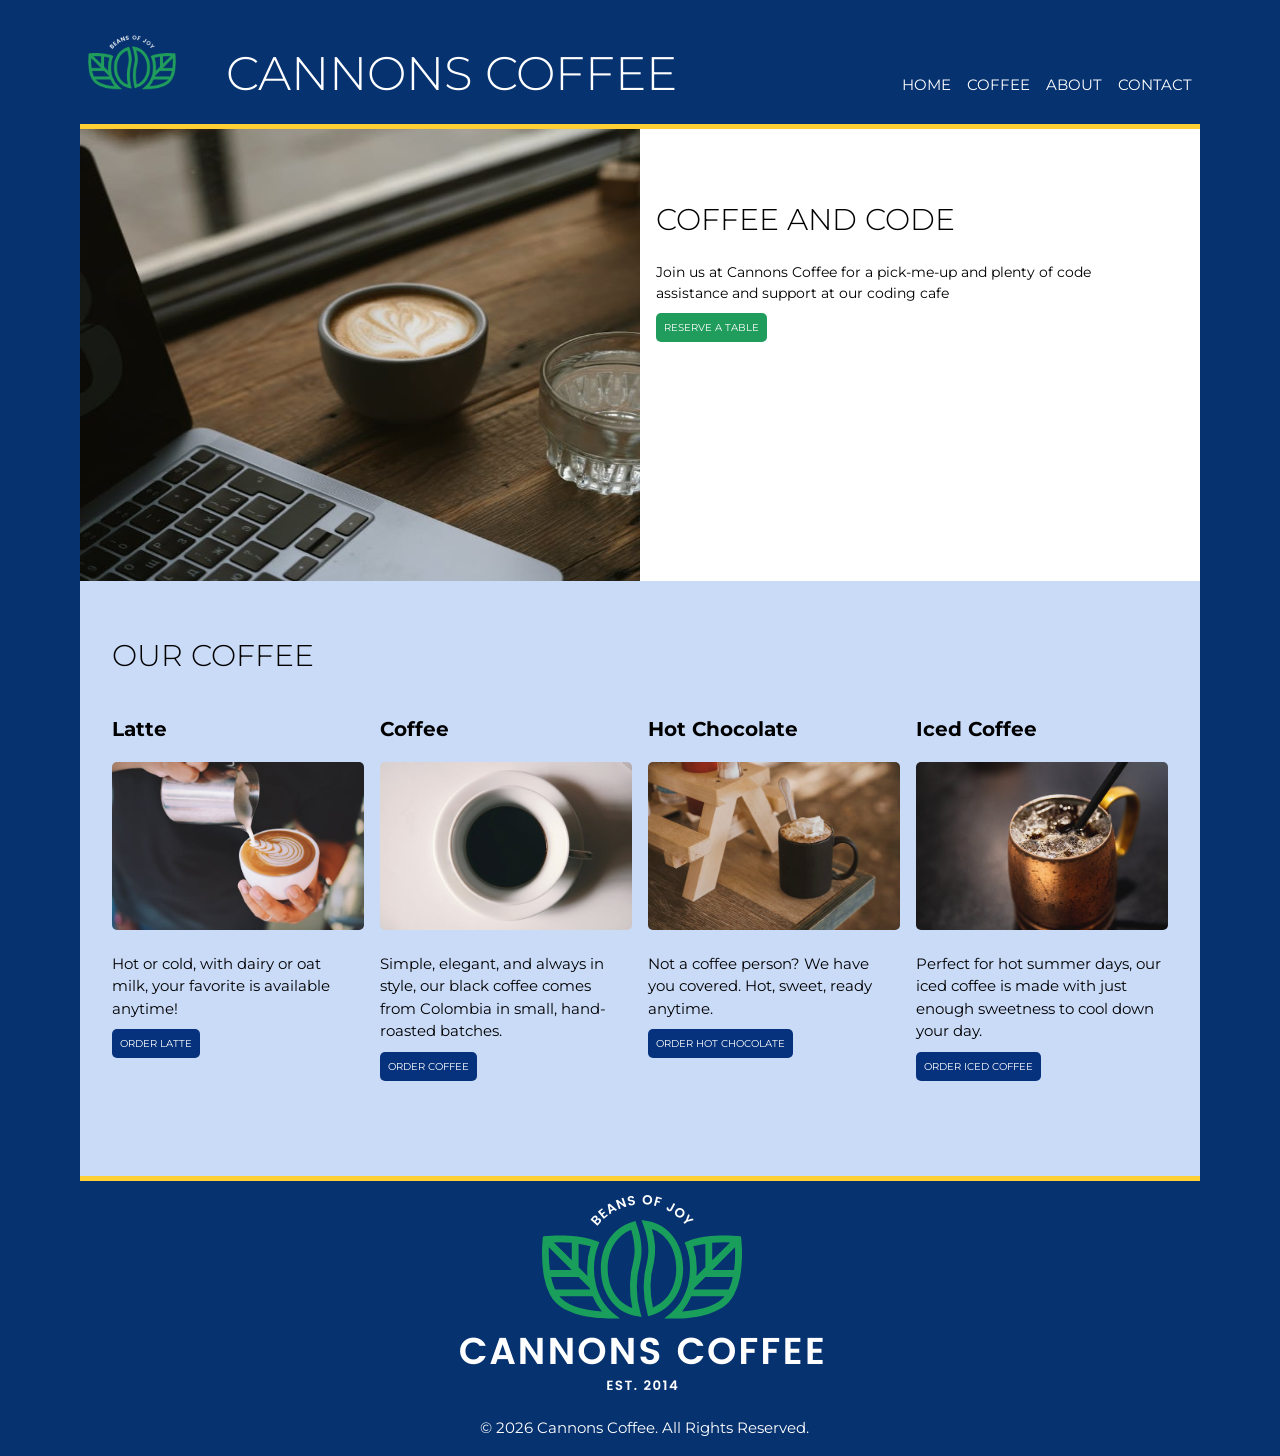
==== commit 57511ebd: "“message”" ====
--- a/index.html
+++ b/index.html
@@ -1,81 +1,168 @@
-<!DOCTYPE html>
+<!doctype html>
 <html lang="en">
-<head>
-    <meta charset="UTF-8">
-    <meta name="viewport" content="width=device-width, initial-scale=1.0">
+  <head>
+    <meta charset="UTF-8" />
+    <meta name="viewport" content="width=device-width, initial-scale=1.0" />
     <title>Cannon's Coffee</title>
-    <link rel="stylesheet" href="css/styles.css">
-</head>
-<body>
+    <link rel="stylesheet" href="css/styles.css" />
+  </head>
+  <body>
     <div class="wrapper">
-    <header>
-        <img class="logo" src="images/cc-logo.webp" alt="Cannons Coffee Logo, Beans of Joy">
-			<h1>CANNONS COFFEE</h1>
-			<nav>
-				<ul>
-					<li><a href="index.html">Home</a></li> <!-- (link to index.html) - Hint: the value of your href will be the file path of index.html -->
-					<li><a href="latte.html">Coffee</a></li> <!-- (link to latte.html) - Hint: the value of your href will be the file path of latte.html -->
-					<li><a href="https://joe.coffee/locations/ga/brookhaven/the-coffee-house-brookhaven-4cfa2951-f80b-4b94-889d-603ba0914e39/" target="_blank">About</a></li> <!-- (link to your favorite coffee house’s website, open in new tab) -->
-					<li><a href="mailto:epope1979@gmail.com" target="_blank">Contact</a></li> <!-- (when clicked, opens an email to your professional email address. You may need to look this up!) -->
-					<!-- Logo image: logo-nav.png
+      <header>
+        <img
+          class="logo"
+          src="images/cc-logo.webp"
+          alt="Cannons Coffee Logo, Beans of Joy"
+        />
+        <h1>CANNONS COFFEE</h1>
+        <nav>
+          <ul>
+            <li><a href="index.html">Home</a></li>
+            <!-- (link to index.html) - Hint: the value of your href will be the file path of index.html -->
+            <li><a href="latte.html">Coffee</a></li>
+            <!-- (link to latte.html) - Hint: the value of your href will be the file path of latte.html -->
+            <li>
+              <a
+                href="https://joe.coffee/locations/ga/brookhaven/the-coffee-house-brookhaven-4cfa2951-f80b-4b94-889d-603ba0914e39/"
+                target="_blank"
+                >About</a
+              >
+            </li>
+            <!-- (link to your favorite coffee house’s website, open in new tab) -->
+            <li>
+              <a href="mailto:epope1979@gmail.com" target="_blank">Contact</a>
+            </li>
+            <!-- (when clicked, opens an email to your professional email address. You may need to look this up!) -->
+            <!-- Logo image: logo-nav.png
 Alt text: Cannons Coffee Logo, Beans of Joy -->
-				</ul>
-			</nav>
-</header>
-<main>
-    <div class="hero">
-			<img class="photo" src="images/coffee-computer.jpg" alt="Laptop with a cup of coffee and a glass of water" />
-			<div class="hero-card">
-				<h2>Coffee and Code</h2>
-				<p>Join us at Cannons Coffee for a pick-me-up and plenty of code assistance and support at our coding cafe</p>
-				<p><a href="https://www.opentable.com" target="_blank" class="reserve">Reserve a table</a></p> <!--(have the link go to any website of your choice)-->
-			</div>
-</div>
-			<div class="main">
-				<h2>Our Coffee</h2>
-				<div class="coffee-cards">
-					<div class="card">
-						<h3>Latte</h3>
-						<img class="latte" src="images/latte.jpg" alt="Latte in a cup">
-						<p>Hot or cold, with dairy or oat milk, your favorite is available anytime!</p>
-						<p><a href="https://en.wikipedia.org/wiki/Latte" target="_blank" class="order">Order Latte</a></p>
-						<!--(have the link go to any website of your choice) -->
-						<!-- Image: latte.jpg  Alt text: Latte in a cup -->
-					</div>
-					<div class="card">
-						<h3>Coffee</h3>
-						<img class="coffee" src="images/coffee.jpg" alt="Coffee in a cup">
-						<p>Simple, elegant, and always in style, our black coffee comes from Colombia in small, hand-roasted batches.</p>
-						<p><a href="https://en.wikipedia.org/wiki/Coffee" target="_blank" class="order">Order Coffee</a></p>
-						<!-- 				(have the link go to any website of your choice) -->
-						<!-- Image: coffee.jpg  Alt text: Coffee in a cup -->
-					</div>
-					<div class="card">
-						<h3>Hot Chocolate</h3>
-						<img class="hot-choc" src="images/hotchoc.jpg" alt="Hot Chocolate in a cup with whipped cream">
-						<p>Not a coffee person? We have you covered. Hot, sweet, ready anytime.</p>
-						<p><a href="https://en.wikipedia.org/wiki/Hot_chocolate" target="_blank" class="order">Order Hot Chocolate</a></p>
-						<!-- 					(have the link go to any website of your choice) -->
-						<!-- Image: hotchoc.jpg  Alt text: Hot Chocolate in a cup with whipped cream -->
-					</div>
-					<div class="card">
-						<h3>Iced Coffee </h3>
-						<img class="iced-coffee" src="images/iced.jpg" alt="Iced coffee in a mug with a straw">
-						<p>Perfect for hot summer days, our iced coffee is made with just enough sweetness to cool down your day.</p>
-						<p><a href="https://en.wikipedia.org/wiki/Iced_coffee" target="_blank" class="order">Order Iced Coffee</a></p>
-						<!-- 		(have the link go to any website of your choice)
+          </ul>
+        </nav>
+      </header>
+      <main>
+        <div class="hero">
+          <img
+            class="photo"
+            src="images/coffee-computer.jpg"
+            alt="Laptop with a cup of coffee and a glass of water"
+          />
+          <div class="hero-card">
+            <h2>Coffee and Code</h2>
+            <p class="p1">
+              Join us at Cannons Coffee for a pick-me-up and plenty of code
+              assistance and support at our coding cafe
+            </p>
+            <p>
+              <a
+                href="https://www.opentable.com"
+                target="_blank"
+                class="reserve"
+                >Reserve a table</a
+              >
+            </p>
+            <!--(have the link go to any website of your choice)-->
+          </div>
+        </div>
+        <div class="main">
+          <h2>Our Coffee</h2>
+          <div class="coffee-cards">
+            <div class="card">
+              <h3>Latte</h3>
+              <img class="latte" src="images/latte.jpg" alt="Latte in a cup" />
+              <p class="p3">
+                Hot or cold, with dairy or oat milk, your favorite is available
+                anytime!
+              </p>
+              <p>
+                <a
+                  href="https://en.wikipedia.org/wiki/Latte"
+                  target="_blank"
+                  class="order"
+                  >Order Latte</a
+                >
+              </p>
+              <!--(have the link go to any website of your choice) -->
+              <!-- Image: latte.jpg  Alt text: Latte in a cup -->
+            </div>
+            <div class="card">
+              <h3>Coffee</h3>
+              <img
+                class="coffee"
+                src="images/coffee.jpg"
+                alt="Coffee in a cup"
+              />
+              <p class="p3">
+                Simple, elegant, and always in style, our black coffee comes
+                from Colombia in small, hand-roasted batches.
+              </p>
+              <p>
+                <a
+                  href="https://en.wikipedia.org/wiki/Coffee"
+                  target="_blank"
+                  class="order"
+                  >Order Coffee</a
+                >
+              </p>
+              <!-- 				(have the link go to any website of your choice) -->
+              <!-- Image: coffee.jpg  Alt text: Coffee in a cup -->
+            </div>
+            <div class="card">
+              <h3>Hot Chocolate</h3>
+              <img
+                class="hot-choc"
+                src="images/hotchoc.jpg"
+                alt="Hot Chocolate in a cup with whipped cream"
+              />
+              <p class="p3">
+                Not a coffee person? We have you covered. Hot, sweet, ready
+                anytime.
+              </p>
+              <p>
+                <a
+                  href="https://en.wikipedia.org/wiki/Hot_chocolate"
+                  target="_blank"
+                  class="order"
+                  >Order Hot Chocolate</a
+                >
+              </p>
+              <!-- 					(have the link go to any website of your choice) -->
+              <!-- Image: hotchoc.jpg  Alt text: Hot Chocolate in a cup with whipped cream -->
+            </div>
+            <div class="card">
+              <h3>Iced Coffee</h3>
+              <img
+                class="iced-coffee"
+                src="images/iced.jpg"
+                alt="Iced coffee in a mug with a straw"
+              />
+              <p class="p3">
+                Perfect for hot summer days, our iced coffee is made with just
+                enough sweetness to cool down your day.
+              </p>
+              <p>
+                <a
+                  href="https://en.wikipedia.org/wiki/Iced_coffee"
+                  target="_blank"
+                  class="order"
+                  >Order Iced Coffee</a
+                >
+              </p>
+              <!-- 		(have the link go to any website of your choice)
 				Image: iced.jpg
 				Alt text: Iced coffee in a mug with a straw -->
-					</div>
-				</div>
-			</div>
-		</main>
+            </div>
+          </div>
+        </div>
+      </main>
 
-<footer>
-    <img class="logo2" src="images/logo-footer.png" alt="Cannons Coffee, Beans of Joy! Est. 2014" />
-			<p class="footer">&copy 2026 Cannons Coffee. All Rights Reserved.</p>
-			<!-- Image: logo-footer.png   Alt text: Cannons Coffee, Beans of Joy! Est. 2014 -->
-</footer>
-</div>
-</body>
-</html>+      <footer>
+        <img
+          class="logo2"
+          src="images/logo-footer.png"
+          alt="Cannons Coffee, Beans of Joy! Est. 2014"
+        />
+        <p class="footer">&copy 2026 Cannons Coffee. All Rights Reserved.</p>
+        <!-- Image: logo-footer.png   Alt text: Cannons Coffee, Beans of Joy! Est. 2014 -->
+      </footer>
+    </div>
+  </body>
+</html>
--- a/css/styles.css
+++ b/css/styles.css
@@ -1,331 +1,373 @@
 @import url("https://fonts.googleapis.com/css2?family=Montserrat:ital,wght@0,100..900;1,100..900&display=swap");
 html {
-	box-sizing: border-box;
+  box-sizing: border-box;
 }
 
 *,
 *:before,
 *:after {
-	box-sizing: inherit;
+  box-sizing: inherit;
 }
 :root {
-	--black: #000000;
-	--catalina: #06327d;
-	--bluetiful: #2b70e4;
-	--vegan: #209d5c;
-	--sunglow: #ffd034;
-	--white: #ffffff;
-	--lightblue: #cadbf8;
-	--font: "Montserrat";
-	--weight: 300;
-	--height: 1.1667;
-	--radius: 5px;
+  --black: #000000;
+  --catalina: #06327d;
+  --bluetiful: #2b70e4;
+  --vegan: #209d5c;
+  --sunglow: #ffd034;
+  --white: #ffffff;
+  --lightblue: #cadbf8;
+  --font: "Montserrat";
+  --weight: 300;
+  --height: 1.1667;
+  --radius: 5px;
 }
 
 body {
-	color: black;
-	background-color: #063270;
-	font-size: 1.125rem;
-	line-height: 1.5;
-	font-family: var(--font);
-	margin: 0 auto;
+  color: black;
+  background-color: #063270;
+  font-size: 1.125rem;
+  line-height: 1.5;
+  font-family: var(--font);
+  margin: 0 auto;
 }
 
 .wrapper,
 .wrapper2 {
-	margin: 0 auto;
+  margin: 0 auto;
 }
 
 header {
-	text-transform: uppercase;
-	display: flex;
-	flex-flow: row wrap;
-	gap: 0.5rem;
-	margin: 0 auto;
-	text-align: center;
-	justify-content: center;
-	padding-bottom: 1rem;
+  text-transform: uppercase;
+  display: flex;
+  flex-flow: row wrap;
+  /* gap: 0.5rem; */
+  margin: 0 auto;
+  text-align: center;
+  justify-content: center;
+  padding-bottom: 1rem;
+margin-top: 1rem;
 }
 
 .logo1 {
-	width: 151px;
-	margin: 0 auto;
+  width: 100px;
+  
 }
 
 nav ul {
-	list-style-type: none;
-	padding: 0;
-	margin: 0;
-	display: flex;
-	flex-flow: row wrap;
-	align-items: center;
-	gap: 0.5rem;
-	justify-content: center;
+  list-style-type: none;
+  padding: 0;
+  /* margin: 0; */
+  display: flex;
+  flex-flow: row wrap;
+  align-items: center;
+  gap: 3rem;
+  justify-content: center;
 }
 
 nav a {
-	color: var(--white);
-	text-decoration: none;
-	margin-left: 2.5rem;
+  color: var(--white);
+  text-decoration: none;
+  font-size: 20px;
+  /* margin-left: 2.5rem; */
 }
 
 h1 {
-	color: var(--white);
-	font-size: 3rem;
-	line-height: var(--height);
-	font-weight: var(--weight);
-	text-transform: uppercase;
-	margin: 0 auto;
-	text-align: center;
+  color: var(--white);
+  font-size: 3rem;
+  line-height: var(--height);
+  font-weight: var(--weight);
+  text-transform: uppercase;
+  /* margin: 0 auto; */
+  text-align: center;
 }
 
 h2 {
-	font-size: 3.6rem;
-	line-height: var(--height);
-	font-weight: var(--weight);
-	text-transform: uppercase;
+  font-size: 4.5rem;
+  line-height: var(--height);
+  font-weight: var(--weight);
+  text-transform: uppercase;
 }
 
 h3 {
-	font-size: 20px;
-	line-height: var(--height);
-	font-weight: bold;
-}
-
-h4{
-    font-size: 3.6rem;
-	line-height: var(--height);
-	font-weight: var(--weight);
-	text-transform: uppercase;
+  font-size: 20px;
+  line-height: var(--height);
+  font-weight: bold;
+}
+
+h4 {
+  font-size: 3.6rem;
+  line-height: var(--height);
+  font-weight: var(--weight);
+  text-transform: uppercase;
 }
 
 .reserve {
-	color: var(--white);
-	background-color: var(--vegan);
-	border-radius: var(--radius);
-	padding: 0.5rem;
-	text-align: center;
-	width: 13rem;
-	text-transform: uppercase;
-	text-decoration: none;
+  color: var(--white);
+  background-color: var(--vegan);
+  border-radius: var(--radius);
+  padding: 0.5rem;
+  text-align: center;
+  width: 13rem;
+  text-transform: uppercase;
+  text-decoration: none;
 }
 
 .order {
-	color: var(--white);
-	background-color: var(--catalina);
-	border-radius: var(--radius);
-	padding: 0.5rem;
-	text-align: center;
-	width: 10rem;
-	text-transform: uppercase;
-	text-decoration: none;
-}
-
-.hero, .hero2 {
-	background-color: var(--white);
-	display: block;
-	border-top: 5px solid var(--sunglow);
-	padding: 3rem;
-}
-.hero2{
-    border-bottom: 5px solid var(--sunglow);
+  color: var(--white);
+  background-color: var(--catalina);
+  border-radius: var(--radius);
+  padding: 0.5rem;
+  text-align: center;
+  width: 10rem;
+  text-transform: uppercase;
+  text-decoration: none;
+}
+
+.hero,
+.hero2 {
+  background-color: var(--white);
+  display: block;
+  border-top: 5px solid var(--sunglow);
+  padding: 3rem;
+  margin-bottom: 2rem;
+}
+.hero2 {
+  border-bottom: 5px solid var(--sunglow);
 }
 
 .photo {
-	width: 100%;
-	/* height: 350px; */
+  width: 100%;
+  /* height: 350px; */
 }
 .photo1 {
-	width: 100%;
-	/* height: 350px; */
+  width: 100%;
+  /* height: 350px; */
 }
 
 p {
-	font-size: 20px;
-	text-align: left;
-	width: 285px;
+  font-size: 20px;
+  text-align: left;
+  width: 285px;
 }
 
 .main {
-	background-color: var(--lightblue);
-	border-bottom: 5px solid var(--sunglow);
-	margin-top: -3rem;
+  background-color: var(--lightblue);
+  border-bottom: 5px solid var(--sunglow);
+  margin-top: -3rem;
+  padding: 2rem;
 }
 
 /* ---------- Coffee cards ---------- */
 .coffee-cards {
-	display: flex;
-	flex-wrap: wrap;
-	justify-content: center;
-	gap: 1.5rem;
+  display: flex;
+  flex-wrap: wrap;
+  justify-content: center;
+  gap: 1.5rem;
 }
 
 .card {
-	width: 375px;
+  width: 375px;
 }
 
 .card img {
-	width: 100%;
-	border-radius: var(--radius);
+  width: 100%;
+  border-radius: var(--radius);
 }
 
 .card p {
-	width: auto; /* stops the global p width from resizing cards */
+  width: auto; /* stops the global p width from resizing cards */
 }
 
 footer {
-	display: flex;
+  display: flex;
+  flex-direction: column;
+  align-items: center;
+  /* display: flex;
 	flex-flow: wrap;
-	justify-content: center;
+	justify-content: center; */
+  margin-left: 0.5rem;
 }
 
 .footer {
-	color: var(--white);
-	font-size: 15px;
-	text-align: center;
+  color: var(--white);
+  font-size: 15px;
+  text-align: center;
 }
 
 /* ---------- Tablet ---------- */
 @media (min-width: 650px) {
-	.coffee-cards {
-		width: 100%;
-		gap: 1.5rem;
-	}
-	.card {
-		width: calc((100% - 2rem) / 2);
-	}
-	header {
-		margin-top: 2rem;
-		display: flex;
-		flex-flow: wrap;
-        padding: 0 0 0 1rem;
-	}
-	h1 {
-		margin-top: 2rem;
-		margin-right: 1.8rem;
-	}
-    h4{
-        font-size: 40px;
-    }
-	.logo1 {
-		width: 125px;
-	}
-    nav a{
-        font-size: 16px;
-    }
-	nav ul {
-		padding-bottom: 1rem;
-	}
-	.hero, .hero2 {
-		display: flex;
-		padding: 0;
-		margin-top: -1rem;
-	}
-	.photo {
-		width: 50%;
-		height: 374px;
-	}
-	.photo1 {
-		width: 50%;
-        padding: 2rem 0;
-    
-	}
-	.hero-card {
-		padding: 1rem;
-        height: 420px;
-	}
-    .hero-card2{
-        height: 350px;
-        padding: 2rem;
-        margin-top: -3.1em;
-    }
-	h2 {
-		font-size: 40px;
-	}
-	p {
-		font-size: 17px;
-	}
-	.main {
-		padding: 2rem;
-	}
-	.footer {
-		width: 400px;
-	}
+  .coffee-cards {
+    width: 100%;
+    gap: 1.5rem;
+  }
+  .card {
+    width: calc((100% - 2rem) / 2);
+  }
+  header {
+    margin-top: 0rem;
+    display: flex;
+    flex-flow: wrap;
+	justify-content: space-around;
+	align-items: center;
+    padding: .5rem;
+
+  }
+  h1 {
+	font-size: 52px;
+align-items: center;
+    margin-bottom: .5rem;
+    /* margin-right: 1.8rem; */
+  }
+  h4 {
+    font-size: 40px;
+  }
+  .logo1 {
+    width: 100%;
+  }
+  nav a {
+    font-size: 15px;
+justify-content: space-around;
+  }
+  nav ul {
+    padding-bottom: 1rem;
+	justify-content: center;
+  }
+  .hero,
+  .hero2 {
+    display: flex;
+    padding: 0;
+    margin-top: -1rem;
+  }
+  .photo {
+    width: 50%;
+    height: 405px;
+  }
+  .photo1 {
+    width: 50%;
+    padding: 2rem 0;
+  }
+  .hero-card {
+    padding: 1rem;
+    height: 420px;
+  }
+  .hero-card2 {
+    height: 350px;
+    padding: 2rem;
+    margin-top: -3.1em;
+  }
+  h2 {
+    font-size: 40px;
+  }
+  p {
+    font-size: 17px;
+  }
+  .main {
+    padding: 2rem;
+  }
+  .footer {
+    width: 400px;
+  }
 }
 
 /* ---------- Desktop ---------- */
 @media (min-width: 1000px) {
-	.wrapper,
-	.wrapper2 {
-		margin: -2rem 5rem;
-	}
-	header {
-		flex-wrap: nowrap;
-		align-items: baseline;
-		justify-content: space-around;
-        margin-top: 2rem;
-	}
-	h1 {
-		font-size: 36px;
-        margin-right: 2.7rem;
-	}
-
-    h4{
-        font-size: 22px;
-    }
+  .wrapper,
+  .wrapper2 {
+    margin: -2rem 5rem;
+  }
+  header {
+	display: flex;
+    flex-wrap: nowrap;
+    align-items: baseline;
+	justify-content: space-between;
+    margin-top: 2.5rem;
+
+  }
+.logo{
+	width: 5.5rem;
+}
+  h1 {
+	/* display: flex; */
+    font-size: 47px;
+	/* align-items: center; */
+    margin-right: 11rem;
+	/* justify-content: flex-start; */
+	align-items: center;
 	
-	nav a {
-		font-size: 10px;
-	}
-	.photo {
-		height: 425px;
-		width: 50%;
-	}
-	.photo1 {
-		width: 50%;
-        padding: 0;
-	}
-    .hero-card2{
-padding: -5rem;
-margin-top: 2rem;
-height: 250px;
-    }
-	.hero-card {
-		margin-top: 2rem;
-	}
-	p,
-	.hero-card {
-		width: 300px;
-		margin-bottom: 1rem;
-		font-size: 10px;
-	}
-	.main {
-		width: 100%;
-		height: 600px; /* remove if you don’t need a fixed height */
-	}
-	.coffee-cards {
-		width: 100%;
-		max-width: 1200px;
-		margin: 0 auto;
-		gap: 1rem;
-		flex-wrap: nowrap;
-		justify-content: space-between;
-	}
-	.card {
-		width: calc((100% - 3rem) / 4); /* 4 cards, 3 gaps of 1rem */
-	}
-	.card p {
-		width: 160px;
-	}
-	footer {
-		display: inline-block;
-        margin-top: 1rem;
-	}
-	.logo2 {
-		margin-left: 15rem;
-	}
-	.footer {
-		margin-left: 15rem;
-	}
-
-}+  }
+  h2{
+font-size: 30px;
+width: 300px;
+  }
+
+  h4 {
+    font-size: 33px;
+  }
+.p1{
+	font-size: 14px;
+	width: 475px;
+}
+  .p2{
+	font-size: 15px;
+	width: 425px;
+  }
+  .p3{
+	font-size: 15px;
+	/* width: 800px; */
+  }
+  nav ul {
+    gap: 1rem;
+  }
+
+  nav a {
+    font-size: 15px;
+
+  }
+  .photo {
+    height: 452px;
+    width: 50%;
+  }
+  .photo1 {
+    width: 50%;
+    padding: 0;
+  }
+  .hero-card2 {
+    padding: -5rem;
+    margin-top: 2rem;
+    height: 350px;
+  }
+  .hero-card {
+    margin-top: 2rem;
+	width: 1200px;
+  }
+  p,
+  .hero-card {
+    width: 300px;
+    margin-bottom: 1rem;
+    font-size: 10px;
+  }
+  .main {
+    width: 100%;
+    height: 600px; /* remove if you don’t need a fixed height */
+  }
+  .coffee-cards {
+    width: 100%;
+    max-width: 1200px;
+    margin: 0 auto;
+    gap: 1rem;
+    flex-wrap: nowrap;
+    justify-content: space-between;
+  }
+  .card {
+    width: calc((100% - 3rem) / 4); /* 4 cards, 3 gaps of 1rem */
+  }
+  .card p {
+    width: 245px;
+  }
+  footer {
+    display: flex;
+    flex-direction: column;
+    align-items: center;
+  }
+  
+}
